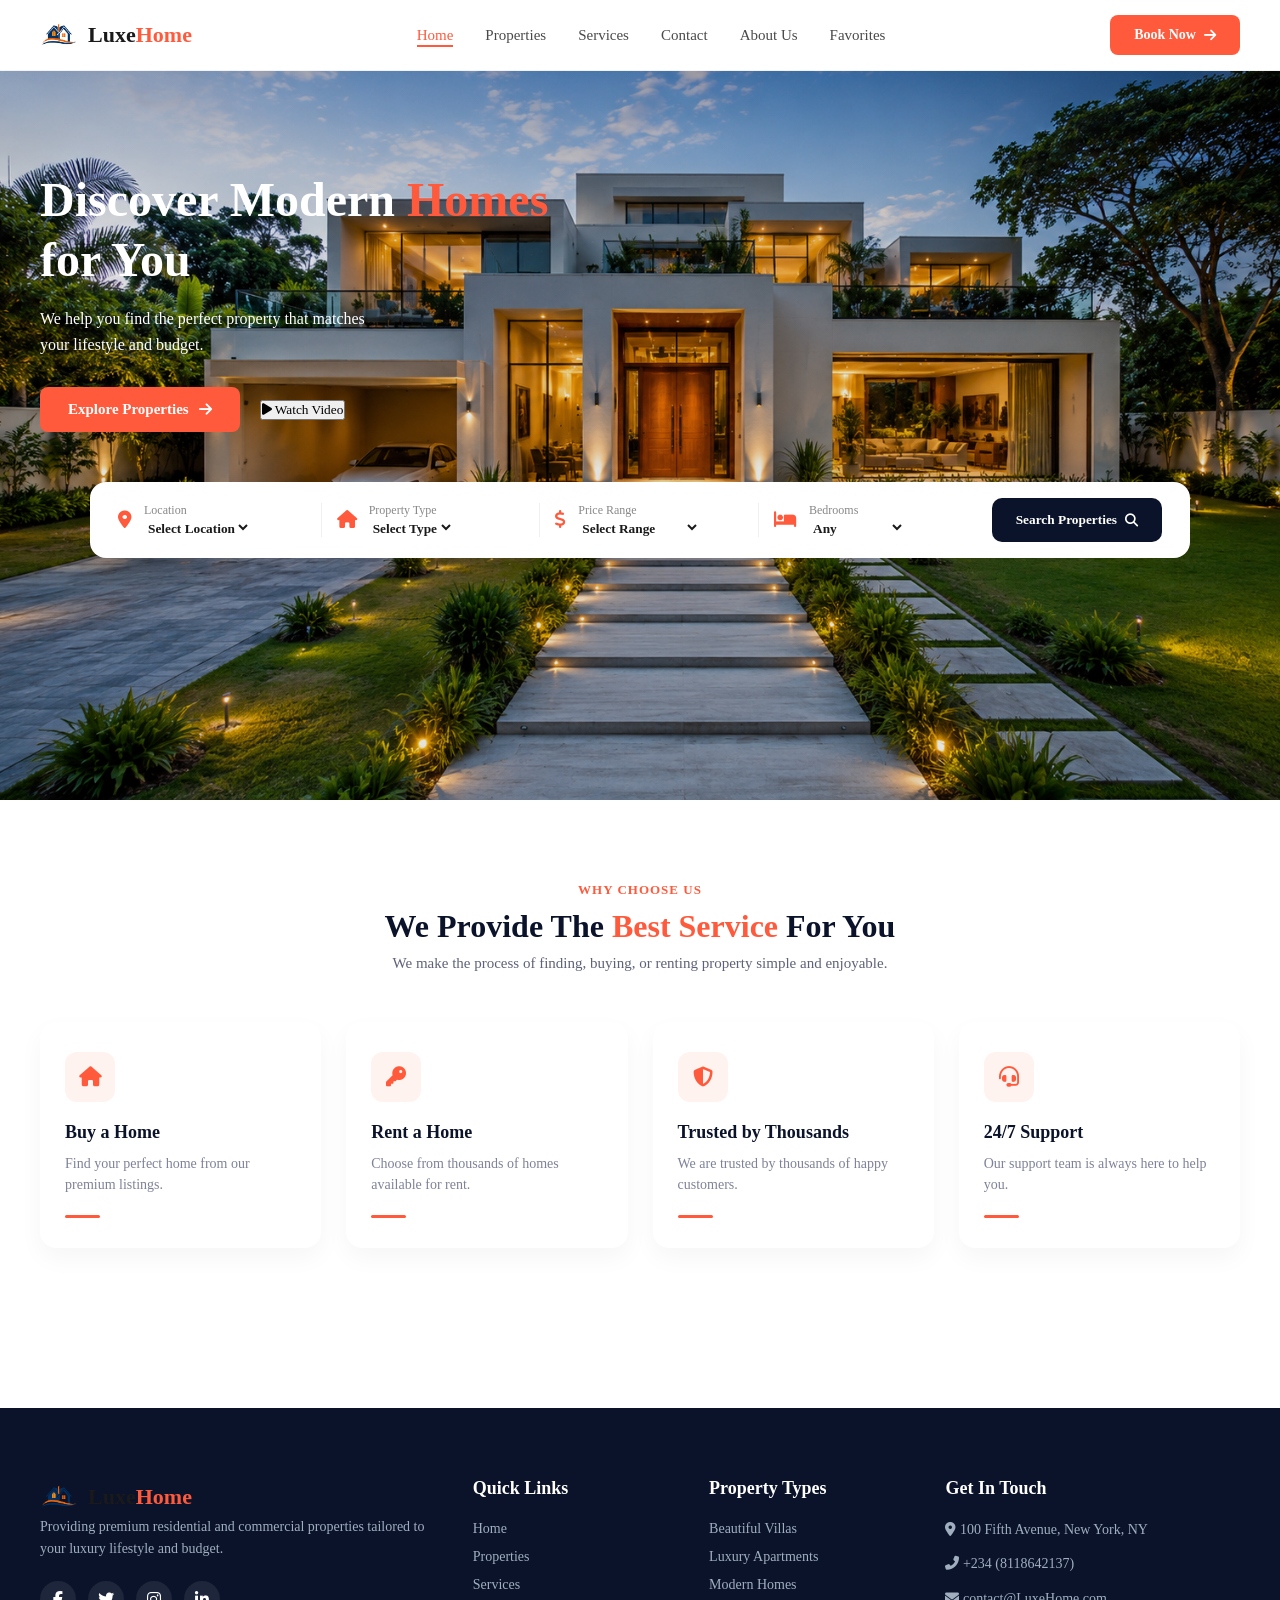
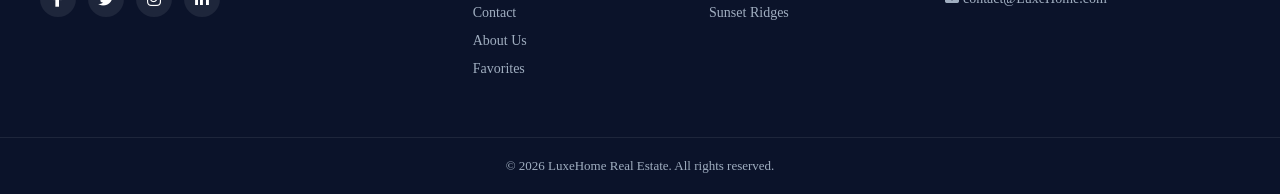
==== index.html @ 09c0e1b2 "Initial commit" ====
<!DOCTYPE html>
<html lang="en">
<head>
    <meta charset="UTF-8">
    <meta name="viewport" content="width=device-width, initial-scale=1.0">
    <title>Home</title>
    <!-- Google Font -->
    <link href="https://fonts.googleapis.com/css2?family=Poppins:wght@300;400;500;600;700;800&display=swap" rel="stylesheet">

    <!-- Font Awesome -->
    <link rel="stylesheet"
        href="https://cdnjs.cloudflare.com/ajax/libs/font-awesome/6.7.2/css/all.min.css">
    <link rel="stylesheet" href="css/style.css">
    <link rel="stylesheet" href="css/responsive.css">
    <link rel="stylesheet" href="css/properties.css">
    
</head>
<body>
<header class="site-header">
  <div class="header-container">
    
    <!-- Brand Logo -->
    <a href="index.html" class="logo">
      <img src="image/my_logo-removebg-preview.png" alt="LuxeHome Logo">
      <h1>Luxe<span>Home</span></h1>
    </a>

    <!-- Navigation Menu -->
    <nav class="navbar">
      <ul class="nav-menu">
        <li><a href="index.html" class="nav-link active">Home</a></li>
<li><a href="properties.html" class="nav-link">Properties</a></li>
<li><a href="services.html" class="nav-link">Services</a></li>
<li><a href="contact.html" class="nav-link">Contact</a></li>
<li><a href="about.html" class="nav-link">About Us</a></li>
<li><a href="favorites.html" class="nav-link">Favorites</a></li>
    </nav>

    <!-- Header Action Button -->
    <div class="header-action">
      <a href="contact.html" class="btn-book">
        Book Now <i class="fas fa-arrow-right"></i>
      </a>
    </div>

    <!-- Mobile Menu Button -->
    <div class="hamburger">
      <span class="bar"></span>
      <span class="bar"></span>
      <span class="bar"></span>
    </div>

  </div>
</header>
<main>
    <!-- HERO SECTION -->
    <section class="hero-section">
      <div class="hero-container">
        <div class="hero-content">
          <span class="badge"><i class="fas fa-star"></i> Find Your Dream Home</span>
          <h1>Discover Modern <span>Homes</span> for You</h1>
          <p>We help you find the perfect property that matches <br> your lifestyle and budget.</p>
          
          <div class="hero-buttons">
            <a href="properties.html" class="btn-primary">
              Explore Properties <i class="fas fa-arrow-right"></i>
            </a>
            <button type="button" id="open-video-btn" class="btn-watch-video">
    <span class="play-icon"><i class="fas fa-play"></i></span> Watch Video
  </button>
</div>
          </div>
        </div>
      </div>

      <!-- FLOATING SEARCH FILTER BAR -->
      <div class="hero-search-wrapper">
        <form class="search-filter-bar">
          
          <!-- Location -->
          <div class="filter-box">
            <div class="filter-icon"><i class="fas fa-map-marker-alt"></i></div>
            <div class="filter-info">
              <label for="hero-location">Location</label>
              <select id="hero-location">
                <option value="all">Select Location</option>
                <option value="new-york">New York,</option>
                <option value="los-angeles">Los Angeles,</option>
                <option value="chicago">Chicago</option>
                <option value="miami">Miami</option>
                <option value="denver">Denver </option>
                <option value="washington">Washington</option>
              </select>
              </select>
              </select>
            </div>
          </div>

          <!-- Property Type -->
          <div class="filter-box">
            <div class="filter-icon"><i class="fas fa-home"></i></div>
            <div class="filter-info">
              <label for="hero-type">Property Type</label>
              <select id="hero-type">
                <option value="all">Select Type</option>
                <option value="house">Home</option>
                <option value="apartment">Apartment</option>
                <option value="villa">Villa</option>
                <option value="condo">Condo</option>
                <option value="residence">Residence</option>
                <option value="estate">Estate</option>
                <option value="manor">Manor</option>
              </select>
            </div>
          </div>

          <!-- Price Range -->
          <div class="filter-box">
            <div class="filter-icon"><i class="fas fa-dollar-sign"></i></div>
            <div class="filter-info">
              <label for="hero-price">Price Range</label>
              <select id="hero-price">
                <option value="all">Select Range</option>
                <option value="0-10000">$0 - $10,000</option>
                <option value="300k-600k">$10,000- $500,000</option>
                <option value="600k+">$500,000+</option>
              </select>
            </div>
          </div>

          <!-- Bedrooms -->
          <div class="filter-box">
            <div class="filter-icon"><i class="fas fa-bed"></i></div>
            <div class="filter-info">
              <label for="hero-bedrooms">Bedrooms</label>
              <select id="hero-bedrooms">
                <option value="all">Any</option>
                <option value="1">1 Bedroom</option>
                <option value="2">2 Bedrooms</option>
                <option value="3+">3+ Bedrooms</option>
              </select>
            </div>
          </div>

          <!-- Search Button -->
          <button type="submit" class="btn-search">
            Search Properties <i class="fas fa-search"></i>
          </button>
        </form>
      </div>
    </section>

    <!-- WHY CHOOSE US SECTION -->
    <section class="why-us-section" id="services">
      <div class="section-container">
        <div class="section-title">
          <span class="sub-title">WHY CHOOSE US</span>
          <h2>We Provide The <span>Best Service</span> For You</h2>
          <p>We make the process of finding, buying, or renting property simple and enjoyable.</p>
        </div>

        <div class="features-grid">
          
          <!-- Card 1 -->
          <div class="feature-card">
            <div class="card-icon"><i class="fas fa-home"></i></div>
            <h3>Buy a Home</h3>
            <p>Find your perfect home from our premium listings.</p>
            <div class="card-line"></div>
          </div>

          <!-- Card 2 -->
          <div class="feature-card">
            <div class="card-icon"><i class="fas fa-key"></i></div>
            <h3>Rent a Home</h3>
            <p>Choose from thousands of homes available for rent.</p>
            <div class="card-line"></div>
          </div>

          <!-- Card 3 -->
          <div class="feature-card">
            <div class="card-icon"><i class="fas fa-shield-alt"></i></div>
            <h3>Trusted by Thousands</h3>
            <p>We are trusted by thousands of happy customers.</p>
            <div class="card-line"></div>
          </div>

          <!-- Card 4 -->
          <div class="feature-card">
            <div class="card-icon"><i class="fas fa-headset"></i></div>
            <h3>24/7 Support</h3>
            <p>Our support team is always here to help you.</p>
            <div class="card-line"></div>
          </div>

        </div>
      </div>
    </section>
  </main>

  <!-- FOOTER SECTION -->
<footer class="site-footer">
  <div class="footer-container">
    
    <!-- Column 1: Brand & Bio -->
    <div class="footer-col">
      <a href="index.html" class="logo">
        <img src="image/my_logo-removebg-preview.png" alt="HomeUnik Logo">
        <h1>Luxe<span>Home</span></h1>
      </a>
      <p>Providing premium residential and commercial properties tailored to your luxury lifestyle and budget.</p>
      <div class="social-links">
        <a href="#"><i class="fab fa-facebook-f"></i></a>
        <a href="#"><i class="fab fa-twitter"></i></a>
        <a href="#"><i class="fab fa-instagram"></i></a>
        <a href="#"><i class="fab fa-linkedin-in"></i></a>
      </div>
    </div>

    <!-- Column 2: Quick Links -->
    <div class="footer-col">
      <h3>Quick Links</h3>
      <ul>
        <li><a href="index.html">Home</a></li>
        <li><a href="properties.html">Properties</a></li>
        <li><a href="services.html">Services</a></li>
        <li><a href="contact.html">Contact</a></li>
        <li><a href="about.html">About Us</a></li>
        <li><a href="favorites.html">Favorites</a></li>
      </ul>
    </div>

    <!-- Column 3: Property Types -->
    <div class="footer-col">
      <h3>Property Types</h3>
      <ul>
        <li><a href="properties.html">Beautiful Villas</a></li>
        <li><a href="properties.html">Luxury Apartments</a></li>
        <li><a href="properties.html">Modern Homes</a></li>
        <li><a href="properties.html">Sunset Ridges</a></li>
      </ul>
    </div>

    <!-- Column 4: Contact Info -->
    <div class="footer-col">
      <h3>Get In Touch</h3>
      <p><i class="fas fa-map-marker-alt"></i> 100 Fifth Avenue, New York, NY</p>
      <p><i class="fas fa-phone-alt"></i> +234 (8118642137)</p>
      <p><i class="fas fa-envelope"></i> contact@LuxeHome.com</p>
    </div>

  </div>

  <div class="footer-bottom">
    <p>&copy; 2026 LuxeHome Real Estate. All rights reserved.</p>
  </div>
</footer>

<!-- HERO VIDEO POPUP MODAL -->
<div id="video-modal" class="modal-overlay" style="display: none;">
  <div class="video-modal-content">
    <button type="button" class="modal-close" id="close-video-modal">&times;</button>
    <div class="video-container">
      <iframe 
        id="video-frame" 
        src="https://www.youtube.com/embed/bzeDjtnhmh0" 
        title="Real Estate Video Tour" 
        frameborder="0" 
        allow="accelerometer; autoplay; clipboard-write; encrypted-media; gyroscope; picture-in-picture" 
        allowfullscreen>
      </iframe>
    </div>
  </div>
</div>


<!-- PROPERTY DETAILS MODAL -->
<div id="property-modal" class="modal-overlay" style="display: none;">
  <div class="modal-content">
    <button type="button" class="modal-close" id="close-modal">&times;</button>
    <div class="modal-body">
      <div class="modal-image-box">
        <img id="modal-img" src="" alt="Property Image">
      </div>
      <div class="modal-info">
        <span id="modal-badge" class="badge"></span>
        <h2 id="modal-title"></h2>
        <p id="modal-location" class="modal-location"><i class="fas fa-map-marker-alt"></i> <span></span></p>
        <div id="modal-price" class="modal-price"></div>
        <div class="modal-specs-grid">
          <div><i class="fas fa-bed"></i> <span id="modal-beds"></span></div>
          <div><i class="fas fa-bath"></i> <span id="modal-baths"></span></div>
          <div><i class="fas fa-ruler-combined"></i> <span id="modal-sqft"></span></div>
        </div>
        <p class="modal-description">
          This premium real estate listing features modern finishes, ample natural lighting, and prime access to local amenities. Contact an agent today to schedule a private tour.
        </p>
        <a href="contact.html" class="btn-explore" style="display: block; text-align: center; text-decoration: none;">Contact Agent</a>
      </div>
    </div>
  </div>
</div>

<script src="js/app.js"></script> 
</body>
</html>
---- css/style.css ----
*{
    margin: 0;
    padding: 0;
}
body {
    font-family: "Poppins", sans-serif;
    background: var(--bg);
}
/* ================= HEADER STYLES ================= */
.site-header {
  position: absolute;
  top: 0;
  left: 0;
  width: 100%;
  z-index: 1000;
  background-color: #ffffff;
  border-bottom: 1px solid rgba(0, 0, 0, 0.05);
}

.header-container {
  max-width: 1200px;
  margin: 0 auto;
  padding: 15px 20px;
  display: flex;
  align-items: center;
  justify-content: space-between;
}

/* Logo */
.logo {
  display: flex;
  align-items: center;
  gap: 10px;
  text-decoration: none;
}

.logo img {
  height: 38px;
  width: auto;
  object-fit: contain;
}

.logo h1 {
  font-size: 22px;
  font-weight: 700;
  color: #1a1a1a;
  margin: 0;
}

.logo h1 span {
  color: #ff5a3c; /* Primary Accent Color */
}

/* Navigation Menu */
.nav-menu {
  display: flex;
  align-items: center;
  list-style: none;
  gap: 32px;
  margin: 0;
  padding: 0;
}

.nav-link {
  text-decoration: none;
  font-size: 15px;
  font-weight: 500;
  color: #4a4a4a;
  transition: color 0.3s ease;
  position: relative;
}

.nav-link:hover,
.nav-link.active {
  color: #ff5a3c;
}

/* Hover active line animation under text */
.nav-link::after {
  content: '';
  position: absolute;
  bottom: -4px;
  left: 0;
  width: 0%;
  height: 2px;
  background-color: #ff5a3c;
  transition: width 0.3s ease;
}

.nav-link:hover::after,
.nav-link.active::after {
  width: 100%;
}

/* Header Button */
.btn-book {
  display: inline-flex;
  align-items: center;
  gap: 8px;
  background-color: #ff5a3c;
  color: #ffffff;
  padding: 12px 24px;
  border-radius: 8px;
  text-decoration: none;
  font-size: 14px;
  font-weight: 600;
  transition: all 0.3s ease;
}

.btn-book:hover {
  background-color: #e0482b;
  transform: translateY(-2px);
  box-shadow: 0 4px 12px rgba(255, 90, 60, 0.3);
}

/* Hide Hamburger Menu on Desktop */
.hamburger {
  display: none;
  cursor: pointer;
}

.bar {
  display: block;
  width: 25px;
  height: 3px;
  margin: 5px auto;
  transition: all 0.3s ease-in-out;
  background-color: #1a1a1a;
  border-radius: 2px;
}


/* ================= HERO SECTION ================= */
.hero-section {
  position: relative;
  min-height: 70vh;
  background-image: linear-gradient(
    rgba(0, 0, 0, 0.10), 
  rgba(0, 0, 0, 0.10)
  ), 
  url('../image/file_00000000a8ac8210a32f115a72917f30.png');
  padding-top: 70px;
  padding-bottom: 100px;
  background-repeat: no-repeat;
  background-position: center center;
  background-size: cover;
}

.hero-container {
  max-width: 1200px;
  margin: 0 auto;
  padding: 0 20px;
}

.hero-content {
  max-width: 550px;
}

.badge {
  display: inline-flex;
  align-items: center;
  gap: 6px;
  background-color: #fff3f0;
  color: #ff5a3c;
  padding: 6px 14px;
  border-radius: 20px;
  font-size: 13px;
  font-weight: 600;
  margin-bottom: 20px;
}

.hero-content h1 {
  font-size: 48px;
  font-weight: 800;
  color: white;
  line-height: 1.25;
  margin-bottom: 16px;
  margin-top: 100px;
}

.hero-content h1 span {
  color: #ff5a3c;
}

.hero-content p {
  font-size: 16px;
  color: white;
  margin-bottom: 30px;
  line-height: 1.6;
}

.hero-buttons {
  display: flex;
  align-items: center;
  gap: 20px;
}

.btn-primary {
  display: inline-flex;
  align-items: center;
  gap: 10px;
  background-color: #ff5a3c;
  color: #ffffff;
  padding: 14px 28px;
  border-radius: 8px;
  font-size: 15px;
  font-weight: 600;
  text-decoration: none;
  transition: all 0.3s ease;
}

.btn-primary:hover {
  background-color: #e0482b;
  transform: translateY(-2px);
}

.btn-watch {
  display: inline-flex;
  align-items: center;
  gap: 10px;
  text-decoration: none;
  font-size: 15px;
  font-weight: 600;
  color: #0b132a;
}

/* Video Modal Player */
.video-modal-content {
  position: relative;
  width: 90%;
  max-width: 800px;
  background: #000;
  border-radius: 12px;
  overflow: hidden;
  box-shadow: 0 20px 30px rgba(0, 0, 0, 0.5);
}

.video-container {
  position: relative;
  padding-bottom: 56.25%; /* 16:9 Aspect Ratio */
  height: 0;
}

.video-container iframe {
  position: absolute;
  top: 0;
  left: 0;
  width: 100%;
  height: 100%;
}

.video-modal-content .modal-close {
  color: #ffffff;
  z-index: 20;
}

/* Search Bar Wrapper */
.hero-search-wrapper {
  max-width: 1100px;
  margin: 50px auto 0 auto;
  padding: 0 20px;
}

.search-filter-bar {
  background: #ffffff;
  border-radius: 16px;
  padding: 15px 25px;
  display: flex;
  align-items: center;
  justify-content: space-between;
  gap: 15px;
  box-shadow: 0 15px 35px rgba(0, 0, 0, 0.06);
}

.filter-box {
  display: flex;
  align-items: center;
  gap: 12px;
  flex: 1;
  border-right: 1px solid #eeeeee;
  padding-right: 15px;
}

.filter-box:last-of-type {
  border-right: none;
}

.filter-icon {
  color: #ff5a3c;
  font-size: 18px;
}

.filter-info {
  display: flex;
  flex-direction: column;
}

.filter-info label {
  font-size: 12px;
  color: #888888;
  font-weight: 500;
}

.filter-info select {
  border: none;
  outline: none;
  font-weight: 600;
  color: #1a1a1a;
  background: transparent;
  cursor: pointer;
  padding-top: 2px;
}

.btn-search {
  background-color: #0b132a;
  color: #ffffff;
  border: none;
  padding: 14px 24px;
  border-radius: 10px;
  font-weight: 600;
  cursor: pointer;
  display: flex;
  align-items: center;
  gap: 8px;
  white-space: nowrap;
  transition: background 0.3s ease;
}

.btn-search:hover {
  background-color: #ff5a3c;
}

/* ================= WHY CHOOSE US ================= */
.why-us-section {
  padding: 80px 20px;
}

.section-container {
  max-width: 1200px;
  margin: 0 auto;
}

.section-title {
  text-align: center;
  max-width: 600px;
  margin: 0 auto 50px auto;
}

.sub-title {
  color: #ff5a3c;
  font-size: 13px;
  font-weight: 700;
  letter-spacing: 1px;
}

.section-title h2 {
  font-size: 32px;
  color: #0b132a;
  margin: 10px 0;
  font-weight: 700;
}

.section-title h2 span {
  color: #ff5a3c;
}

.section-title p {
  color: #5e6278;
  font-size: 15px;
}

.features-grid {
  display: grid;
  grid-template-columns: repeat(4, 1fr);
  gap: 25px;
}

.feature-card {
  background: #ffffff;
  padding: 30px 25px;
  border-radius: 16px;
  box-shadow: 0 10px 25px rgba(0, 0, 0, 0.04);
  transition: transform 0.9s ease, box-shadow 0.3s ease;
}

.feature-card:hover {
  transform: translateY(-5px);
  box-shadow: 0 15px 35px rgba(0, 0, 0, 0.08);
  background-color: rgb(237, 208, 197);
}

.card-icon {
  width: 50px;
  height: 50px;
  background-color: #fff3f0;
  color: #ff5a3c;
  border-radius: 12px;
  display: flex;
  align-items: center;
  justify-content: center;
  font-size: 20px;
  margin-bottom: 20px;
}

.feature-card h3 {
  font-size: 18px;
  color: #0b132a;
  margin-bottom: 10px;
}

.feature-card p {
  font-size: 14px;
  color: #7e8299;
  line-height: 1.5;
  margin-bottom: 20px;
}

.card-line {
  width: 35px;
  height: 3px;
  background-color: #ff5a3c;
  border-radius: 2px;
}

/* ================= FOOTER STYLES ================= */
.site-footer {
  background-color: #0b132a;
  color: #a0aec0;
  padding-top: 70px;
  margin-top: 80px;
}

.footer-container {
  max-width: 1200px;
  margin: 0 auto;
  padding: 0 20px;
  display: grid;
  grid-template-columns: 2fr 1fr 1fr 1.5fr;
  gap: 40px;
  padding-bottom: 50px;
}

.footer-col h3 {
  color: #ffffff;
  font-size: 18px;
  margin-bottom: 20px;
}
.footer-col h1 {
  font-size: 18px;
  margin-bottom: 20px;
  color:  #1a1a1a;
  
  span{
    color: orangered;
  }
}

.footer-col p {
  font-size: 14px;
  line-height: 1.6;
  margin-bottom: 12px;
}

.footer-col ul {
  list-style: none;
  padding: 0;
}

.footer-col ul li {
  margin-bottom: 10px;
}

.footer-col ul li a {
  color: #a0aec0;
  text-decoration: none;
  font-size: 14px;
  transition: color 0.3s;
}

.footer-col ul li a:hover {
  color: #ff5a3c;
}

.social-links {
  display: flex;
  gap: 12px;
  margin-top: 20px;
}

.social-links a {
  width: 36px;
  height: 36px;
  background: rgba(255, 255, 255, 0.08);
  color: #ffffff;
  border-radius: 50%;
  display: flex;
  align-items: center;
  justify-content: center;
  text-decoration: none;
  transition: background 0.3s;
}

.social-links a:hover {
  background: #ff5a3c;
}

.footer-bottom {
  border-top: 1px solid rgba(255, 255, 255, 0.08);
  text-align: center;
  padding: 20px;
  font-size: 13px;
}

/* Sticky Header Shadow Class */
.site-header.header-scrolled {
  box-shadow: 0 4px 20px rgba(0, 0, 0, 0.08);
  position: fixed;
  background: #ffffff;
}

/* Mobile Hamburger Active State (Turns 3 lines into an X) */
.hamburger.active .bar:nth-child(2) {
  opacity: 0;
}

.hamburger.active .bar:nth-child(1) {
  transform: translateY(8px) rotate(45deg);
}

.hamburger.active .bar:nth-child(3) {
  transform: translateY(-8px) rotate(-45deg);
}

/* Mobile Navbar Slide-In */
@media (max-width: 768px) {
  .navbar {
    position: fixed;
    left: -100%;
    top: 70px;
    width: 100%;
    background: #ffffff;
    box-shadow: 0 10px 20px rgba(0, 0, 0, 0.1);
    transition: 0.3s ease;
    padding: 20px 0;
  }

  .navbar.active {
    left: 0;
  }

  .nav-menu {
    flex-direction: column;
    gap: 20px;
  }
}

/* ==========================================
   SERVICES SECTION STYLES
   ========================================== */
.services-section {
  padding: 80px 20px;
  background-color: #f8f9fa;
}

.services-container {
  max-width: 1200px;
  margin: 0 auto;
}

/* Header */
.section-header {
  text-align: center;
  max-width: 600px;
  margin: 0 auto 50px auto;
}

.section-header .sub-title {
  color: #ff5a5f;
  font-weight: 700;
  font-size: 14px;
  letter-spacing: 1.5px;
  text-transform: uppercase;
}

.section-header h2 {
  font-size: 32px;
  color: #0b132b;
  margin: 10px 0;
}

.section-header p {
  color: #6c757d;
  font-size: 15px;
  line-height: 1.6;
}

/* Grid Layout */
.services-grid {
  display: grid;
  grid-template-columns: repeat(auto-fit, minmax(320px, 1fr));
  gap: 30px;
  margin-bottom: 50px;
}

/* Cards */
.service-card {
  background: #ffffff;
  padding: 40px 30px;
  border-radius: 12px;
  box-shadow: 0 5px 20px rgba(0, 0, 0, 0.05);
  transition: transform 0.3s ease, box-shadow 0.3s ease;
  display: flex;
  flex-direction: column;
}

.service-card:hover {
  transform: translateY(-8px);
  box-shadow: 0 15px 30px rgba(0, 0, 0, 0.1);
}

.service-icon {
  width: 60px;
  height: 60px;
  background-color: rgba(255, 90, 95, 0.1);
  color: #ff5a5f;
  border-radius: 10px;
  display: flex;
  align-items: center;
  justify-content: center;
  font-size: 24px;
  margin-bottom: 20px;
}

.service-card h3 {
  font-size: 20px;
  color: #0b132b;
  margin-bottom: 12px;
}

.service-card p {
  color: #6c757d;
  font-size: 14px;
  line-height: 1.6;
  margin-bottom: 20px;
  flex-grow: 1;
}

.service-link {
  color: #0b132b;
  font-weight: 600;
  font-size: 14px;
  text-decoration: none;
  display: inline-flex;
  align-items: center;
  gap: 8px;
  transition: color 0.7s ease;
  animation: e;
  
}

.service-card:hover .service-link {
  color: #ff5a5f;
}

/* CTA Banner */
.services-cta {
  background-color: #0b132b;
  color: #ffffff;
  padding: 40px 50px;
  border-radius: 12px;
  display: flex;
  align-items: center;
  justify-content: space-between;
  flex-wrap: wrap;
  gap: 20px;
}

.cta-content h3 {
  font-size: 22px;
  margin-bottom: 6px;
}

.cta-content p {
  color: #a0aec0;
  font-size: 14px;
}

.btn-cta {
  background-color: #ff5a5f;
  color: #ffffff;
  padding: 14px 28px;
  border-radius: 8px;
  text-decoration: none;
  font-weight: 600;
  transition: background-color 0.3s ease;
}

.btn-cta:hover {
  background-color: #e0484d;
}

/* Responsive */
@media (max-width: 768px) {
  .services-cta {
    text-align: center;
    justify-content: center;
    flex-direction: column;
  }
}

/* ==========================================
   CONTACT PAGE STYLES
   ========================================== */
.contact-hero {
  background: #0b132b;
  color: #ffffff;
  text-align: center;
  padding: 60px 20px;
}

.contact-hero h1 {
  font-size: 32px;
  margin-bottom: 10px;
  margin-top: 20px;
}

.contact-hero p {
  color: #a0aec0;
  max-width: 600px;
  margin: 0 auto;
}

.contact-section {
  padding: 60px 20px;
  background: #f8fafc;
}

.contact-container {
  max-width: 1100px;
  margin: 0 auto;
  display: grid;
  grid-template-columns: 1fr 1.5fr;
  gap: 40px;
}

/* Info Box */
.contact-info {
  background: #ffffff;
  padding: 35px;
  border-radius: 12px;
  box-shadow: 0 10px 25px rgba(0, 0, 0, 0.05);
}

.contact-info h3 {
  font-size: 22px;
  color: #0b132b;
  margin-bottom: 8px;
}

.contact-info > p {
  color: #718096;
  font-size: 14px;
  margin-bottom: 30px;
}

.info-item {
  display: flex;
  align-items: flex-start;
  gap: 15px;
  margin-bottom: 24px;
}

.info-item i {
  font-size: 20px;
  color: #ff5a5f;
  background: rgba(255, 90, 95, 0.1);
  padding: 12px;
  border-radius: 8px;
}

.info-item strong {
  display: block;
  font-size: 15px;
  color: #1a202c;
}

.info-item p {
  font-size: 14px;
  color: #4a5568;
  margin: 0;
}

/* Form Box */
.contact-form-wrapper {
  background: #ffffff;
  padding: 35px;
  border-radius: 12px;
  box-shadow: 0 10px 25px rgba(0, 0, 0, 0.05);
}

.contact-form-wrapper h3 {
  font-size: 22px;
  color: #0b132b;
  margin-bottom: 20px;
}

.contact-form .form-group {
  margin-bottom: 18px;
}

.contact-form label {
  display: block;
  font-size: 14px;
  font-weight: 600;
  color: #2d3748;
  margin-bottom: 6px;
}

.contact-form input,
.contact-form select,
.contact-form textarea {
  width: 100%;
  padding: 12px;
  border: 1px solid #cbd5e0;
  border-radius: 6px;
  font-size: 14px;
  outline: none;
  font-family: inherit;
}

.contact-form input:focus,
.contact-form select:focus,
.contact-form textarea:focus {
  border-color: #ff5a5f;
}

.btn-submit {
  width: 100%;
  background: #ff5a5f;
  color: #ffffff;
  border: none;
  padding: 14px;
  border-radius: 6px;
  font-size: 15px;
  font-weight: 600;
  cursor: pointer;
  transition: background 0.2s ease;
}

.btn-submit:hover {
  background: #e0484d;
}

/* Responsive adjustment */
@media (max-width: 768px) {
  .contact-container {
    grid-template-columns: 1fr;
  }
}


/* ==========================================
   ABOUT PAGE STYLES
   ========================================== */
.about-section {
  padding: 60px 20px;
  background: #f8fafc;
}

.about-container {
  max-width: 1100px;
  margin: 0 auto;
  display: grid;
  grid-template-columns: 1.2fr 1fr;
  gap: 40px;
}

.about-text h2 {
  font-size: 28px;
  color: #0b132b;
  margin: 10px 0 15px;
}

.about-text p {
  color: #4a5568;
  line-height: 1.6;
  font-size: 15px;
  margin-bottom: 25px;
}

.about-stats {
  display: grid;
  grid-template-columns: repeat(3, 1fr);
  gap: 15px;
}

.stat-card {
  background: #ffffff;
  padding: 15px;
  border-radius: 10px;
  text-align: center;
  box-shadow: 0 4px 12px rgba(0, 0, 0, 0.05);
}

.stat-card h3 {
  color: #ff5a5f;
  font-size: 24px;
}

.stat-card p {
  font-size: 12px;
  margin: 0;
  color: #718096;
}

.about-values {
  background: #ffffff;
  padding: 30px;
  border-radius: 12px;
  box-shadow: 0 10px 25px rgba(0, 0, 0, 0.05);
}

.about-values h3 {
  color: #0b132b;
  margin-bottom: 20px;
  font-size: 20px;
}

.value-item {
  display: flex;
  gap: 15px;
  margin-bottom: 20px;
}

.value-item i {
  font-size: 20px;
  color: #ff5a5f;
  background: rgba(255, 90, 95, 0.1);
  padding: 12px;
  border-radius: 8px;
  height: fit-content;
}

.value-item strong {
  display: block;
  font-size: 15px;
  color: #1a202c;
  margin-bottom: 4px;
}

.value-item p {
  font-size: 13px;
  color: #718096;
  margin: 0;
}

@media (max-width: 768px) {
  .about-container {
    grid-template-columns: 1fr;
  }
}

/* RESET FILTERS BUTTON */
#reset-filters {
  background-color: #f7fafc;
  color: #4a5568;
  border: 1px solid #cbd5e0;
  padding: 12px 20px;
  border-radius: 8px;
  font-size: 14px;
  font-weight: 600;
  cursor: pointer;
  transition: all 0.2s ease;
  display: inline-flex;
  align-items: center;
  justify-content: center;
  gap: 6px;
}

#reset-filters:hover {
  background-color: #e2e8f0;
  color: #1a202c;
  border-color: #a0aec0;
}

#reset-filters:active {
  transform: scale(0.98);
}

@media (max-width: 768px) {
  #reset-filters {
    width: 100%;
    margin-top: 5px;
  }
}

/* FORM VALIDATION & TOAST */
.form-group {
  margin-bottom: 20px;
  position: relative;
}

.input-error {
  border-color: #e53e3e !important;
}

.error-msg {
  color: #e53e3e;
  font-size: 12px;
  margin-top: 4px;
  display: none;
}

.toast {
  visibility: hidden;
  min-width: 250px;
  background-color: #2f855a;
  color: #fff;
  text-align: center;
  border-radius: 8px;
  padding: 14px 20px;
  position: fixed;
  bottom: 30px;
  right: 30px;
  z-index: 1000;
  box-shadow: 0 4px 12px rgba(0, 0, 0, 0.15);
  opacity: 0;
  transition: opacity 0.3s ease, visibility 0.3s ease;
}

.toast.show {
  visibility: visible;
  opacity: 1;
}

/* Header Favorites Badge */
.nav-favorite-link {
  display: inline-flex;
  align-items: center;
  gap: 5px;
}

.fav-badge {
  background-color: #e53e3e;
  color: #ffffff;
  font-size: 0.75rem;
  font-weight: 700;
  padding: 2px 7px;
  border-radius: 50%;
  line-height: 1;
}

/* Empty Favorites State Styling */
.no-favorites-box {
  text-align: center;
  padding: 60px 20px;
  background-color: #f7fafc;
  border: 2px dashed #e2e8f0;
  border-radius: 12px;
  margin: 40px auto;
  max-width: 500px;
}

.empty-heart-icon {
  font-size: 3.5rem;
  color: #cbd5e0;
  margin-bottom: 15px;
}

.no-favorites-box h3 {
  font-size: 1.5rem;
  color: #2d3748;
  margin-bottom: 8px;
}

.no-favorites-box p {
  color: #718096;
  margin-bottom: 20px;
}
.properties-section {
  padding-top: 120px !important;
  padding-bottom: 60px;
}

/* Modal Overlay */
.modal-overlay {
  position: fixed;
  top: 0;
  left: 0;
  width: 100%;
  height: 100%;
  background: rgba(0, 0, 0, 0.7);
  display: flex;
  align-items: center;
  justify-content: center;
  z-index: 2000;
  padding: 20px;
}

.modal-content {
  background: #ffffff;
  border-radius: 12px;
  max-width: 750px;
  width: 100%;
  position: relative;
  overflow: hidden;
  box-shadow: 0 20px 25px -5px rgba(0, 0, 0, 0.3);
  animation: modalFadeIn 0.3s ease;
}

@keyframes modalFadeIn {
  from { opacity: 0; transform: translateY(-20px); }
  to { opacity: 1; transform: translateY(0); }
}

.modal-close {
  position: absolute;
  top: 15px;
  right: 20px;
  background: transparent;
  border: none;
  font-size: 2rem;
  color: #4a5568;
  cursor: pointer;
  z-index: 10;
}

.modal-body {
  display: grid;
  grid-template-columns: 1fr 1fr;
  gap: 20px;
  padding: 25px;
}

.modal-image-box img {
  width: 100%;
  height: 100%;
  max-height: 320px;
  object-fit: cover;
  border-radius: 8px;
}

.modal-info h2 {
  font-size: 1.5rem;
  color: #1a202c;
  margin: 10px 0 5px;
}

.modal-location {
  color: #718096;
  font-size: 0.9rem;
  margin-bottom: 12px;
}

.modal-price {
  font-size: 1.4rem;
  font-weight: 700;
  color: #2b6cb0;
  margin-bottom: 15px;
}

.modal-specs-grid {
  display: flex;
  gap: 15px;
  background: #f7fafc;
  padding: 10px 15px;
  border-radius: 6px;
  margin-bottom: 15px;
  font-size: 0.85rem;
  color: #4a5568;
}

.modal-description {
  font-size: 0.85rem;
  color: #718096;
  line-height: 1.5;
  margin-bottom: 20px;
}

@media (max-width: 600px) {
  .modal-body {
    grid-template-columns: 1fr;
  }
}
---- css/responsive.css ----
/* ==========================================
   MOBILE RESPONSIVE NAVIGATION
   ========================================== */
@media (max-width: 768px) {
  .main-header {
    flex-direction: column;
    padding: 15px;
    gap: 10px;
  }

  .nav-links ul {
    flex-wrap: wrap;
    justify-content: center;
    gap: 12px;
  }

  .nav-links a {
    font-size: 14px;
  }
}

@media (max-width: 768px) {
  .property-grid,
  .services-grid {
    grid-template-columns: 1fr !important; /* Stack cards vertically */
    gap: 20px;
  }
}
---- css/properties.css ----
*{
    margin: 0;
    padding: 0;
    font-family: calibri;
}
html {
  scroll-behavior: smooth;
}
/* body { */
    /* font-family: "Poppins", sans-serif; */
    /* background: var(--bg); */
/* } */
/* ================= PROPERTIES BANNER & FLOATING SEARCH ================= */

/* ================= HEADER STYLES ================= */
.site-header {
  position: absolute;
  top: 0;
  left: 0;
  width: 100%;
  z-index: 1000;
  background-color: #ffffff;
  border-bottom: 1px solid rgba(0, 0, 0, 0.05);
}

.header-container {
  max-width: 1200px;
  margin: 0 auto;
  padding: 15px 20px;
  display: flex;
  align-items: center;
  justify-content: space-between;
}

/* Logo */
.logo {
  display: flex;
  align-items: center;
  gap: 10px;
  text-decoration: none;
}

.logo img {
  height: 38px;
  width: auto;
  object-fit: contain;
}

.logo h1 {
  font-size: 22px;
  font-weight: 700;
  color: #1a1a1a;
  margin: 0;
}

.logo h1 span {
  color: #ff5a3c; /* Primary Accent Color */
}

/* Navigation Menu */
.nav-menu {
  display: flex;
  align-items: center;
  list-style: none;
  gap: 32px;
  margin: 0;
  padding: 0;
}

.nav-link {
  text-decoration: none;
  font-size: 15px;
  font-weight: 500;
  color: #4a4a4a;
  transition: color 0.3s ease;
  position: relative;
}

.nav-link:hover,
.nav-link.active {
  color: #ff5a3c;
}

/* Hover active line animation under text */
.nav-link::after {
  content: '';
  position: absolute;
  bottom: -4px;
  left: 0;
  width: 0%;
  height: 2px;
  background-color: #ff5a3c;
  transition: width 0.3s ease;
}

.nav-link:hover::after,
.nav-link.active::after {
  width: 100%;
}

/* Header Button */
.btn-book {
  display: inline-flex;
  align-items: center;
  gap: 8px;
  background-color: #ff5a3c;
  color: #ffffff;
  padding: 12px 24px;
  border-radius: 8px;
  text-decoration: none;
  font-size: 14px;
  font-weight: 600;
  transition: all 0.3s ease;
}

.btn-book:hover {
  background-color: #e0482b;
  transform: translateY(-2px);
  box-shadow: 0 4px 12px rgba(255, 90, 60, 0.3);
}

/* Hide Hamburger Menu on Desktop */
.hamburger {
  display: none;
  cursor: pointer;
}

.bar {
  display: block;
  width: 25px;
  height: 3px;
  margin: 5px auto;
  transition: all 0.3s ease-in-out;
  background-color: #1a1a1a;
  border-radius: 2px;
}

.properties-banner {
  position: relative;
  background: url('../image/1cbe1d3811bcef0ada26d69e76a51445.jpg') no-repeat center center/cover;
  padding: 130px 20px 90px 20px;
  text-align: center;
}

.banner-overlay {
  position: absolute;
  top: 0;
  left: 0;
  width: 100%;
  height: 100%;
  background: rgba(0, 0, 0, 0.45);
}

.banner-content {
  position: relative;
  z-index: 2;
  color: #ffffff;
}

.banner-content h1 {
  font-size: 42px;
  font-weight: 800;
  margin-bottom: 8px;
}

.breadcrumb {
  font-size: 15px;
  color: #ffffff;
}

.breadcrumb span {
  color: #ff5a3c;
  font-weight: 600;
}

/* Floating Search Bar */
.floating-search-container {
  position: absolute;
  bottom: -40px;
  left: 50%;
  transform: translateX(-50%);
  width: 90%;
  max-width: 1150px;
  z-index: 10;
}

.search-filter-bar {
  background: #ffffff;
  border-radius: 16px;
  padding: 16px 28px;
  display: flex;
  align-items: center;
  justify-content: space-between;
  gap: 15px;
  box-shadow: 0 15px 35px rgba(0, 0, 0, 0.08);
}

.filter-box {
  display: flex;
  align-items: center;
  gap: 12px;
  flex: 1;
  border-right: 1px solid #f0f0f0;
  padding-right: 12px;
}

.filter-box:last-of-type {
  border-right: none;
}

.filter-icon {
  color: #ff5a3c;
  font-size: 18px;
}

.filter-info {
  display: flex;
  flex-direction: column;
}

.filter-info label {
  font-size: 12px;
  color: #888888;
  font-weight: 500;
}

.filter-info select {
  border: none;
  outline: none;
  font-weight: 600;
  color: #1a1a1a;
  background: transparent;
  cursor: pointer;
  padding-top: 2px;
}

.btn-search-properties {
  background-color: #0b132a;
  color: #ffffff;
  border: none;
  padding: 14px 24px;
  border-radius: 10px;
  font-weight: 600;
  cursor: pointer;
  display: flex;
  align-items: center;
  gap: 8px;
  white-space: nowrap;
}

/* ================= MAIN LAYOUT ================= */
.properties-main-section {
  padding-top: 90px;
  padding-bottom: 60px;
}

.properties-container {
  max-width: 1200px;
  margin: 0 auto;
  padding: 0 20px;
  display: grid;
  grid-template-columns: 260px 1.2fr;
  gap: 30px;
}

/* Sidebar Styles */
.filter-sidebar {
  background: #ffffff;
  border-radius: 16px;
  padding: 24px;
  box-shadow: 0 8px 25px rgba(0, 0, 0, 0.03);
  border: 1px solid #f5f5f5;
  height: fit-content;
  margin-top: 50px;
}

.sidebar-header {
  display: flex;
  justify-content: space-between;
  align-items: center;
  margin-bottom: 20px;
}

.sidebar-header h3 {
  font-size: 17px;
  color: #0b132a;
  font-weight: 700;
}

.filter-toggle-icon {
  color: #ff5a3c;
}

.price-filter-container {
  max-width: 350px;
  margin: 20px 0;
  font-family: inherit;
}

.filter-label {
  display: block;
  font-weight: 600;
  color: #2d3748;
  margin-bottom: 8px;
}

.price-display {
  color: #ff5a3c;
  font-weight: 700;
}

.price-slider {
  -webkit-appearance: none;
  appearance: none;
  width: 100%;
  height: 8px;
  border-radius: 5px;
  background: #4a4a4a;
  outline: none;
  cursor: pointer;
}

/* Chrome, Safari, Edge Thumb */
.price-slider::-webkit-slider-thumb {
  -webkit-appearance: none;
  appearance: none;
  width: 22px;
  height: 22px;
  border-radius: 50%;
  background: #ff5a3c;
  cursor: pointer;
  box-shadow: 0 2px 6px rgba(0, 0, 0, 0.2);
  transition: transform 0.1s ease;
}

.price-slider::-webkit-slider-thumb:hover {
  transform: scale(1.15);
}

/* Firefox Thumb */
.price-slider::-moz-range-thumb {
  width: 22px;
  height: 22px;
  border-radius: 50%;
  background: #ff5a3c;
  border: none;
  cursor: pointer;
  box-shadow: 0 2px 6px rgba(0, 0, 0, 0.2);
}

.range-limits {
  display: flex;
  justify-content: space-between;
  font-size: 0.85rem;
  color: #718096;
  margin-top: 6px;
}

.custom-checkbox {
  display: flex;
  align-items: center;
  gap: 10px;
  font-size: 13px;
  color: #5e6278;
  margin-bottom: 8px;
  cursor: pointer;
}

.custom-checkbox span {
  color: #a1a5b7;
}

.custom-checkbox input {
  accent-color: #ff5a3c;
}

.price-slider {
  width: 100%;
  accent-color: #ff5a3c;
  margin-bottom: 8px;
}

.price-labels {
  display: flex;
  justify-content: space-between;
  font-size: 12px;
  color: #7e8299;
  font-weight: 500;
}

/* Grid Styles */
.grid-header {
  display: flex;
  justify-content: space-between;
  align-items: center;
  margin-bottom: 25px;
  font-size: 14px;
  color: #5e6278;
}

.sort-wrapper select {
  padding: 8px 16px;
  border-radius: 8px;
  border: 1px solid #e2e8f0;
  outline: none;
  font-size: 13px;
  color: #1a1a1a;
  background: #ffffff;
  cursor: pointer;
}

.properties-grid {
  display: grid;
  grid-template-columns: repeat(4, 1fr);
  gap: 20px;
}

.property-card-link {
  text-decoration: none;
  color: inherit;
}

.property-card {
  background: #ffffff;
  border-radius: 16px;
  overflow: hidden;
  border: 1px solid #f0f0f0;
  transition: transform 0.3s ease, box-shadow 0.3s ease;
}

.property-card:hover {
  transform: translateY(-6px);
  box-shadow: 0 12px 30px rgba(0, 0, 0, 0.08);
}

.card-thumb {
  position: relative;
  height: 190px;
}

.card-thumb img {
  width: 100%;
  height: 100%;
  object-fit: cover;
}

.badge {
  position: absolute;
  top: 12px;
  left: 12px;
  padding: 4px 10px;
  border-radius: 6px;
  font-size: 11px;
  font-weight: 700;
  color: #ffffff;
}

.badge.sale { background: #0b132a; }
.badge.rent { background: #0b132a; }

.heart-btn {
  position: absolute;
  top: 12px;
  right: 12px;
  width: 30px;
  height: 30px;
  border-radius: 50%;
  background: rgba(255, 255, 255, 0.85);
  border: none;
  display: flex;
  align-items: center;
  justify-content: center;
  cursor: pointer;
  color: #1a1a1a;
}

.card-body {
  padding: 16px;
}

.card-price {
  font-size: 18px;
  font-weight: 800;
  color: #ff5a3c;
  margin-bottom: 4px;
}

.card-price span {
  font-size: 12px;
  font-weight: 500;
  color: #7e8299;
}

.card-title {
  font-size: 15px;
  font-weight: 700;
  color: #0b132a;
  margin-bottom: 4px;
}

.card-location {
  font-size: 12px;
  color: #7e8299;
  margin-bottom: 12px;
}

.card-specs {
  display: flex;
  justify-content: space-between;
  border-top: 1px solid #f5f5f5;
  padding-top: 10px;
  font-size: 11px;
  color: #5e6278;
}

.card-specs i {
  color: #888;
}

/* ================= PROPERTY CARDS GRID & ALIGNMENT ================= */
.properties-grid {
  display: grid;
  grid-template-columns: repeat(auto-fill, minmax(320px, 1fr));
  gap: 30px;
  margin: 40px auto 0 auto; /* Centers the grid */
  width: 100%;
}
.property-card {
  background: #ffffff;
  border-radius: 16px;
  overflow: hidden;
  box-shadow: 0 10px 30px rg ba(0, 0, 0, 0.05);
  border: 1px solid #f0f0f0;
  transition: transform 0.3s ease, box-shadow 0.3s ease;
  display: flex;
  flex-direction: column;
}

.property-card:hover {
  transform: translateY(-5px);
  box-shadow: 0 15px 35px rgba(0, 0, 0, 0.1);
}

/* Image Wrapper Fix */
.card-thumb {
  position: relative;
  width: 100%;
  height: 220px; /* Forces all property images to be the exact same height */
  overflow: hidden;
}

.card-thumb img {
  width: 100%;
  height: 100%;
  object-fit: cover; /* Prevents image stretching */
  transition: transform 0.5s ease;
}

.property-card:hover .card-thumb img {
  transform: scale(1.05);
}

/* Badges & Favorite Heart Icon */
.badge {
  position: absolute;
  top: 15px;
  left: 15px;
  padding: 6px 14px;
  border-radius: 20px;
  font-size: 12px;
  font-weight: 600;
  color: #fff;
  z-index: 2;
}

.badge.sale { background-color: #ff5a3c; }
.badge.rent { background-color: #2b7fff; }

.heart-btn {
  position: absolute;
  top: 15px;
  right: 15px;
  width: 36px;
  height: 36px;
  border-radius: 50%;
  background: rgba(255, 255, 255, 0.9);
  border: none;
  color: #0b132a;
  display: flex;
  align-items: center;
  justify-content: center;
  cursor: pointer;
  z-index: 2;
  transition: all 0.2s ease;
}

.heart-btn:hover {
  background: #ffffff;
  color: #ff5a3c;
}

/* Card Content Details */
.card-body {
  padding: 20px;
  display: flex;
  flex-direction: column;
  flex-grow: 1;
}

.card-price {
  font-size: 20px;
  font-weight: 700;
  color: #ff5a3c;
  margin-bottom: 6px;
}

.card-title {
  font-size: 18px;
  font-weight: 600;
  color: #0b132a;
  margin-bottom: 8px;
}

.card-location {
  font-size: 13px;
  color: #6c757d;
  margin-bottom: 15px;
}

.card-specs {
  display: flex;
  justify-content: space-between;
  padding: 12px 0;
  border-top: 1px solid #f0f0f0;
  border-bottom: 1px solid #f0f0f0;
  font-size: 13px;
  color: #5e6278;
}

.card-specs span i {
  color: #ff5a3c;
  margin-right: 4px;
}

/* ================= MODAL POPUP STYLES ================= */
.property-modal-overlay {
  position: fixed;
  top: 0;
  left: 0;
  width: 100%;
  height: 100%;
  background: rgba(11, 19, 42, 0.75);
  backdrop-filter: blur(5px);
  z-index: 9999;
  display: flex;
  align-items: center;
  justify-content: center;
  opacity: 0;
  visibility: hidden;
  transition: all 0.3s ease;
  padding: 20px;
}

/* Shown when active */
.property-modal-overlay.active {
  opacity: 1;
  visibility: visible;
}

/* White Popup Window */
.property-modal-content {
  background: #ffffff;
  width: 100%;
  max-width: 900px;
  max-height: 90vh;
  overflow-y: auto;
  border-radius: 20px;
  padding: 30px;
  position: relative;
  box-shadow: 0 20px 40px rgba(0, 0, 0, 0.3);
}

/* Close X Button */
.modal-close-btn {
  position: absolute;
  top: 15px;
  right: 20px;
  font-size: 28px;
  background: none;
  border: none;
  color: #7e8299;
  cursor: pointer;
}

.modal-grid-layout {
  display: grid;
  grid-template-columns: 1.2fr 1fr;
  gap: 30px;
}

/* Left Specs & Gallery */
.modal-left-details h2 {
  font-size: 22px;
  color: #0b132a;
  margin-bottom: 5px;
  margin-top: 10px;
}

.modal-location {
  color: #7e8299;
  font-size: 13px;
  margin-bottom: 10px;
}

.modal-price {
  font-size: 22px;
  font-weight: 800;
  color: #ff5a3c;
  margin-bottom: 15px;
}

.modal-gallery img#modalMainImg {
  width: 100%;
  height: 220px;
  object-fit: cover;
  border-radius: 12px;
}

.modal-thumbs {
  display: flex;
  gap: 8px;
  margin-top: 10px;
}

.modal-thumbs img {
  width: 60px;
  height: 45px;
  object-fit: cover;
  border-radius: 6px;
  cursor: pointer;
}

.modal-specs-bar {
  display: flex;
  justify-content: space-around;
  background: #f8f9fa;
  padding: 12px;
  border-radius: 10px;
  margin: 15px 0;
  font-size: 13px;
  font-weight: 600;
}

.modal-specs-bar i {
  color: #ff5a3c;
}

.modal-description h4 {
  font-size: 14px;
  margin-bottom: 5px;
}

.modal-description p {
  font-size: 13px;
  color: #5e6278;
  line-height: 1.5;
}

/* Right Side Form & Agent Box */
.modal-right-form {
  background: #fcfcfd;
  padding: 20px;
  border-radius: 14px;
  border: 1px solid #f0f0f0;
}

.agent-profile {
  display: flex;
  align-items: center;
  gap: 12px;
}

.agent-avatar {
  width: 50px;
  height: 50px;
  border-radius: 50%;
  object-fit: cover;
}

.agent-info h4 {
  font-size: 15px;
  color: #0b132a;
}

.agent-title {
  font-size: 12px;
  color: #7e8299;
}

.agent-rating {
  color: #ffb800;
  font-size: 12px;
}

.form-divider {
  border: none;
  border-top: 1px solid #eee;
  margin: 15px 0;
}

.modal-inquiry-form h4 {
  font-size: 14px;
  margin-bottom: 10px;
}

.form-group {
  margin-bottom: 10px;
}

.form-group label {
  display: block;
  font-size: 11px;
  font-weight: 600;
  color: #5e6278;
  margin-bottom: 4px;
}

.form-group input,
.form-group textarea {
  width: 100%;
  padding: 8px 12px;
  border-radius: 6px;
  border: 1px solid #e2e8f0;
  font-size: 12px;
}

.btn-submit-modal {
  width: 100%;
  background: #ff5a3c;
  color: #ffffff;
  border: none;
  padding: 10px;
  border-radius: 6px;
  font-weight: 600;
  font-size: 13px;
  cursor: pointer;
  margin-top: 10px;
}

/* Mobile Responsiveness */
@media (max-width: 768px) {
  .modal-grid-layout {
    grid-template-columns: 1fr;
  }
}

/* ==========================================================================
   RESPONSIVE MODAL POPUP STYLES
   ========================================================================== */

/* Tablet & Mobile Screens (768px and below) */
@media (max-width: 768px) {
  .modal-overlay {
    padding: 15px;
    align-items: flex-start; /* Keeps close button accessible on smaller screens */
    overflow-y: auto;       /* Enables scrolling if screen height is short */
  }

  .modal-content {
    max-height: 90vh;
    overflow-y: auto;       /* Scroll content inside modal if needed */
    margin-top: 20px;
    margin-bottom: 20px;
  }

  .modal-body {
    grid-template-columns: 1fr; /* Stack image and info vertically */
    gap: 15px;
    padding: 18px;
  }

  .modal-image-box img {
    max-height: 220px;       /* Scale down image height on mobile */
  }

  .modal-info h2 {
    font-size: 1.25rem;
  }

  .modal-specs-grid {
    flex-wrap: wrap;         /* Wrap specs neatly on tight screens */
    gap: 10px;
    justify-content: space-between;
  }
}

/* Small Mobile Phones (480px and below) */
@media (max-width: 480px) {
  .modal-close {
    top: 10px;
    right: 15px;
    font-size: 1.75rem;
    background: rgba(255, 255, 255, 0.9);
    width: 32px;
    height: 32px;
    border-radius: 50%;
    display: flex;
    align-items: center;
    justify-content: center;
    box-shadow: 0 2px 5px rgba(0,0,0,0.2);
  }

  .modal-specs-grid {
    font-size: 0.8rem;
    padding: 8px 10px;
  }
}

/* ================= EXPLORE PROPERTY BUTTON ================= */
.btn-explore {
  width: 100%;
  padding: 12px 18px;
  background-color: #ff5a3c; /* Accent color matching your theme */
  color: #ffffff;
  border: none;
  border-radius: 8px;
  font-size: 14px;
  font-weight: 600;
  font-family: 'Poppins', sans-serif;
  cursor: pointer;
  display: flex;
  align-items: center;
  justify-content: center;
  gap: 8px;
  margin-top: 15px;
  transition: all 0.3s ease;
  box-shadow: 0 4px 10px rgba(255, 90, 60, 0.2);
}

/* Hover & Active Effects */
.btn-explore:hover {
  background-color: #e0482b;
  box-shadow: 0 6px 15px rgba(255, 90, 60, 0.35);
  transform: translateY(-2px);
}

.btn-explore:active {
  transform: translateY(0);
}

/* Arrow icon animation on hover */
.btn-explore i {
  font-size: 13px;
  transition: transform 0.3s ease;
}

.btn-explore:hover i {
  transform: translateX(4px);
}

/* ================= PAGINATION STYLING ================= */
.pagination-wrapper {
  display: flex;
  justify-content: center;
  align-items: center;
  margin-top: 50px;
  margin-bottom: 30px;
}

.pagination {
  display: flex;
  list-style: none;
  gap: 8px;
  padding: 0;
  margin: 0;
}

.page-item .page-link {
  width: 42px;
  height: 42px;
  display: flex;
  align-items: center;
  justify-content: center;
  border-radius: 8px;
  background-color: #ffffff;
  color: #0b132a;
  border: 1px solid #e2e8f0;
  text-decoration: none;
  font-weight: 600;
  font-size: 14px;
  transition: all 0.3s ease;
}

.page-item .page-link:hover {
  background-color: #ff5a3c;
  color: #ffffff;
  border-color: #ff5a3c;
}

/* Active Page */
.page-item.active .page-link {
  background-color: #ff5a3c;
  color: #ffffff;
  border-color: #ff5a3c;
  box-shadow: 0 4px 10px rgba(255, 90, 60, 0.3);
}

/* Disabled State for Arrows */
.page-item.disabled .page-link {
  color: #cbd5e1;
  pointer-events: none;
  background-color: #f8f9fa;
  border-color: #e2e8f0;
}
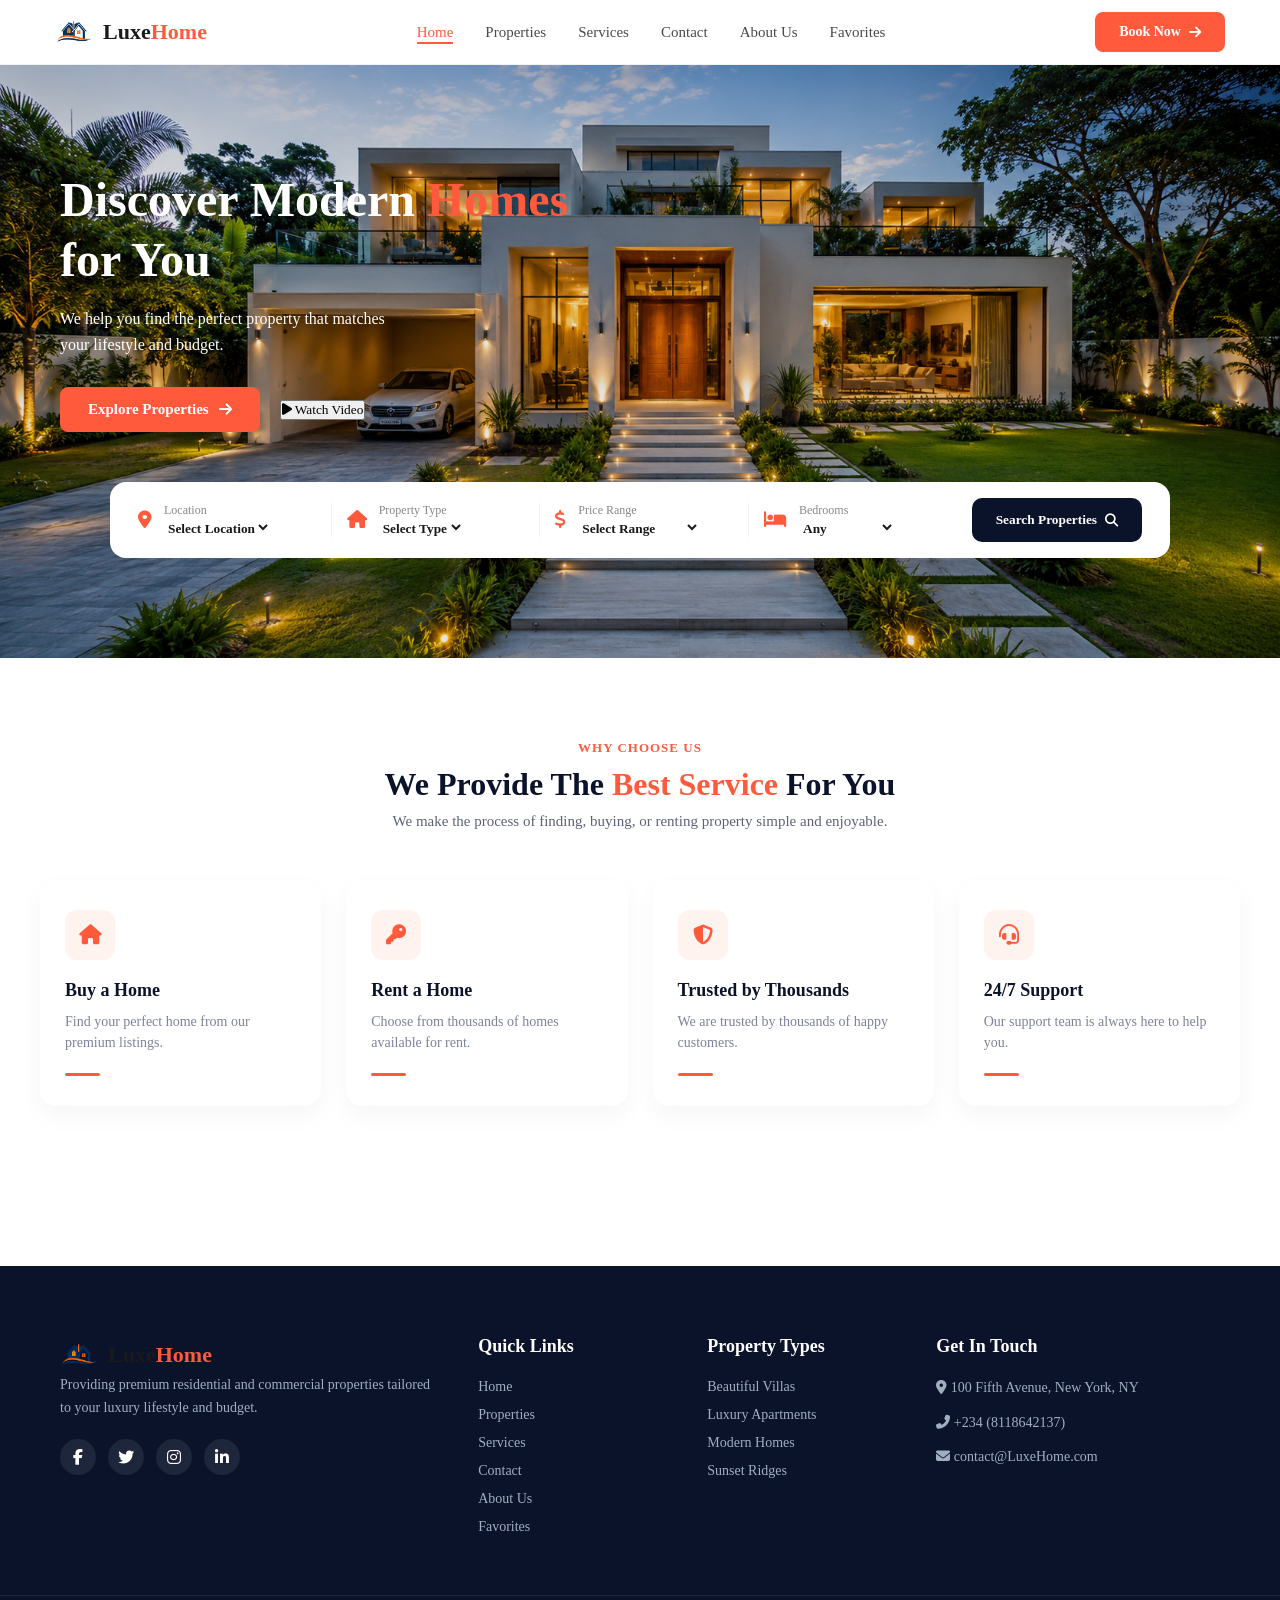
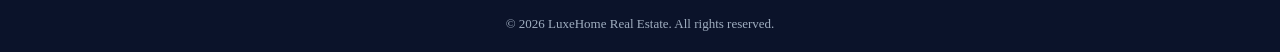
==== commit 27168e1a: "updated website pages and responsive design" ====
--- a/index.html
+++ b/index.html
@@ -16,6 +16,7 @@
     
 </head>
 <body>
+<!--  HEADER NAVBAR -->
 <header class="site-header">
   <div class="header-container">
     
@@ -29,29 +30,31 @@
     <nav class="navbar">
       <ul class="nav-menu">
         <li><a href="index.html" class="nav-link active">Home</a></li>
-<li><a href="properties.html" class="nav-link">Properties</a></li>
-<li><a href="services.html" class="nav-link">Services</a></li>
-<li><a href="contact.html" class="nav-link">Contact</a></li>
-<li><a href="about.html" class="nav-link">About Us</a></li>
-<li><a href="favorites.html" class="nav-link">Favorites</a></li>
+        <li><a href="properties.html" class="nav-link">Properties</a></li>
+        <li><a href="services.html" class="nav-link">Services</a></li>
+        <li><a href="contact.html" class="nav-link">Contact</a></li>
+        <li><a href="about.html" class="nav-link">About Us</a></li>
+        <li><a href="favorites.html" class="nav-link">Favorites</a></li>
+      </ul>
     </nav>
 
-    <!-- Header Action Button -->
+    <!-- Header Action Button  -->
     <div class="header-action">
       <a href="contact.html" class="btn-book">
         Book Now <i class="fas fa-arrow-right"></i>
       </a>
     </div>
 
-    <!-- Mobile Menu Button -->
-    <div class="hamburger">
+    <!-- Mobile Hamburger Button -->
+    <button type="button" class="hamburger" aria-label="Toggle Navigation Menu">
       <span class="bar"></span>
       <span class="bar"></span>
       <span class="bar"></span>
-    </div>
+    </button>
 
   </div>
 </header>
+
 <main>
     <!-- HERO SECTION -->
     <section class="hero-section">
--- a/css/responsive.css
+++ b/css/responsive.css
@@ -25,4 +25,496 @@
     grid-template-columns: 1fr !important; /* Stack cards vertically */
     gap: 20px;
   }
+}
+
+/* ==========================================================================
+   LUXEHOME COMPLETE MOBILE & TABLET RESPONSIVE STYLESHEET
+   ========================================================================== */
+
+/* 1. Global Safety Controls */
+html, body {
+  width: 100% !important;
+  max-width: 100vw !important;
+  overflow-x: hidden !important;
+  margin: 0;
+  padding: 0;
+  box-sizing: border-box;
+}
+
+*, *::before, *::after {
+  box-sizing: inherit;
+}
+
+img, video, iframe {
+  max-width: 100%;
+  height: auto;
+  display: block;
+}
+
+/* 2. Header & Navigation (Screen width <= 992px) */
+@media screen and (max-width: 992px) {
+  .header-container {
+    padding: 12px 20px;
+    display: flex;
+    justify-content: space-between;
+    align-items: center;
+  }
+
+  .header-action {
+    display: none; /* Hide header 'Book Now' button on mobile to save space */
+  }
+
+  .hamburger {
+    display: flex;
+    flex-direction: column;
+    gap: 5px;
+    cursor: pointer;
+    z-index: 1001;
+  }
+
+  .hamburger .bar {
+    width: 25px;
+    height: 3px;
+    background-color: #333;
+    transition: all 0.3s ease;
+  }
+
+  /* Slide-down mobile menu */
+  .navbar {
+    position: fixed;
+    top: 0;
+    right: -100%;
+    width: 80%;
+    max-width: 300px;
+    height: 100vh;
+    background-color: #ffffff;
+    box-shadow: -5px 0 15px rgba(0,0,0,0.1);
+    transition: right 0.3s ease-in-out;
+    z-index: 1000;
+    padding-top: 80px;
+  }
+
+  .navbar.active {
+    right: 0;
+  }
+
+  .nav-menu {
+    flex-direction: column;
+    align-items: flex-start;
+    padding: 0 25px;
+    gap: 20px;
+  }
+
+  .nav-link {
+    font-size: 1.1rem;
+    display: block;
+    width: 100%;
+  }
+}
+
+/* 3. Mobile Screens (Screen width <= 768px) */
+@media screen and (max-width: 768px) {
+
+  /* --- HERO SECTIONS --- */
+  .hero-section, .contact-hero, .properties-banner {
+    padding: 60px 15px 30px 15px;
+    text-align: center;
+    min-height: auto;
+  }
+
+  .hero-content h1, .contact-hero h1, .properties-banner h1 {
+    font-size: 1.8rem !important;
+    line-height: 1.3;
+  }
+
+  .hero-content p, .contact-hero p, .properties-banner p {
+    font-size: 0.95rem;
+  }
+
+  .hero-buttons {
+    flex-direction: column;
+    gap: 12px;
+    width: 100%;
+  }
+
+  .btn-primary, .btn-watch-video {
+    width: 100%;
+    justify-content: center;
+  }
+
+  /* --- FLOATING SEARCH BARS (Home & Properties) --- */
+  .hero-search-wrapper, .floating-search-container {
+    position: relative;
+    top: 0;
+    transform: none;
+    margin: 20px auto;
+    width: 95%;
+    padding: 15px;
+  }
+
+  .search-filter-bar {
+    display: flex;
+    flex-direction: column;
+    gap: 12px;
+    width: 100%;
+  }
+
+  .filter-box {
+    width: 100%;
+    flex-direction: row;
+  }
+
+  .filter-info {
+    width: 100%;
+  }
+
+  .filter-info select {
+    width: 100%;
+  }
+
+  .btn-search, .btn-search-properties {
+    width: 100%;
+    padding: 12px;
+  }
+
+  /* --- PROPERTIES PAGE (Sidebar & Grid Layout) --- */
+  .properties-main-section .properties-container {
+    display: flex;
+    flex-direction: column;
+    padding: 15px;
+    gap: 25px;
+  }
+
+  .filter-sidebar {
+    width: 100% !important;
+    position: static;
+    margin-bottom: 20px;
+  }
+
+  .grid-header {
+    flex-direction: column;
+    align-items: flex-start;
+    gap: 10px;
+  }
+
+  .properties-grid {
+    display: grid !important;
+    grid-template-columns: 1fr !important; /* Single column cards on phone */
+    gap: 20px;
+    padding: 0;
+  }
+
+  .property-card-link {
+    width: 100%;
+  }
+
+  .property-card {
+    width: 100%;
+  }
+
+  .card-specs {
+    flex-wrap: wrap;
+    gap: 8px;
+    font-size: 0.85rem;
+  }
+
+  /* --- CONTACT & ABOUT PAGES --- */
+  .contact-container, .about-container {
+    display: flex;
+    flex-direction: column;
+    gap: 30px;
+    padding: 15px;
+  }
+
+  .contact-info, .contact-form-wrapper, .about-text, .about-values {
+    width: 100% !important;
+  }
+
+  .about-stats {
+    display: grid;
+    grid-template-columns: repeat(2, 1fr);
+    gap: 15px;
+  }
+
+  /* --- SERVICES PAGE --- */
+  .services-grid {
+    grid-template-columns: 1fr !important;
+    gap: 20px;
+    padding: 15px;
+  }
+
+  .services-cta {
+    flex-direction: column;
+    text-align: center;
+    gap: 15px;
+    padding: 20px;
+  }
+
+  /* --- FOOTER SECTION --- */
+  .footer-container {
+    display: flex;
+    flex-direction: column;
+    gap: 30px;
+    padding: 30px 20px;
+  }
+
+  .footer-col {
+    width: 100%;
+  }
+
+  /* --- MODALS (Property Details & Video) --- */
+  .modal-content, .property-modal-content, .video-modal-content {
+    width: 92% !important;
+    max-height: 90vh;
+    overflow-y: auto;
+    padding: 15px;
+    margin: 5% auto;
+  }
+
+  .modal-grid-layout {
+    display: flex;
+    flex-direction: column;
+    gap: 20px;
+  }
+
+  .modal-thumbs {
+    display: grid;
+    grid-template-columns: repeat(4, 1fr);
+    gap: 5px;
+  }
+
+  .pagination-wrapper .pagination {
+    flex-wrap: wrap;
+    justify-content: center;
+    gap: 5px;
+  }
+}
+
+/* ==========================================================================
+   MOBILE MENU & HAMBURGER CLOSE BUTTON
+   ========================================================================== */
+
+/* Dark background overlay behind the open menu */
+.menu-overlay {
+  position: fixed;
+  top: 0;
+  left: 0;
+  width: 100vw;
+  height: 100vh;
+  background: rgba(0, 0, 0, 0.5);
+  backdrop-filter: blur(3px);
+  z-index: 999;
+  opacity: 0;
+  visibility: hidden;
+  transition: all 0.3s ease;
+}
+
+.menu-overlay.active {
+  opacity: 1;
+  visibility: visible;
+}
+
+/* Slide-out Navigation Drawer */
+@media screen and (max-width: 992px) {
+  .site-header {
+    position: relative;
+    z-index: 1002;
+  }
+
+  .navbar {
+    position: fixed;
+    top: 0;
+    right: -100%;
+    width: 280px;
+    height: 100vh;
+    height: 100dvh;
+    background-color: #ffffff;
+    box-shadow: -5px 0 25px rgba(0, 0, 0, 0.15);
+    transition: right 0.35s cubic-bezier(0.4, 0, 0.2, 1);
+    z-index: 1001;
+    padding: 60px 20px 30px 20px !important;
+    display: flex;
+    flex-direction: column;
+    overflow-y: auto !important;
+    -webkit-overflow-scrolling: touch;
+  }
+
+  .navbar.active {
+    right: 0;
+  }
+
+  .nav-menu {
+    display: flex;
+    flex-direction: column;
+    gap: 10px !important;
+    list-style: none;
+    padding: 0;
+    margin: 0;
+  }
+
+  .nav-link {
+    font-size: 1rem !important;
+    font-weight: 600;
+    color: #333;
+    padding: 8px 12px !important;
+    border-radius: 8px;
+    display: block;
+    transition: all 0.2s ease;
+  }
+
+  .nav-link:hover, .nav-link.active {
+    background-color: #f0f4f8;
+    color: #007bff;
+  }
+}
+  /* Hamburger Icon Styling & Active 'X' Animation */
+  .hamburger {
+    display: flex;
+    flex-direction: column;
+    justify-content: space-between;
+    width: 30px;
+    height: 21px;
+    cursor: pointer;
+    z-index: 1002;
+    background: transparent;
+    border: none;
+    padding: 0;
+  }
+
+  .hamburger .bar {
+    width: 100%;
+    height: 3px;
+    background-color: #222;
+    border-radius: 3px;
+    transition: all 0.3s ease-in-out;
+  }
+
+  /* Turn 3 bars into an 'X' when menu is open */
+  .hamburger.active .bar:nth-child(1) {
+    transform: translateY(9px) rotate(45deg);
+  }
+
+  .hamburger.active .bar:nth-child(2) {
+    opacity: 0;
+  }
+
+  .hamburger.active .bar:nth-child(3) {
+    transform: translateY(-9px) rotate(-45deg);
+  }
+}
+
+/* ==========================================================================
+    HEADER & TEXT OVERFLOW ON MOBILE
+   ========================================================================== */
+
+/* Prevent horizontal overflow on mobile viewports */
+html, body {
+  width: 100% !important;
+  max-width: 100vw !important;
+  overflow-x: hidden !important;
+}
+
+/* Header layout fixes */
+.site-header {
+  width: 100%;
+  background: #ffffff;
+  position: relative;
+  z-index: 1000;
+}
+
+.header-container {
+  display: flex !important;
+  justify-content: space-between !important;
+  align-items: center !important;
+  width: 100% !important;
+  padding: 12px 15px !important;
+  box-sizing: border-box !important;
+}
+
+/* Mobile typography scale */
+@media screen and (max-width: 768px) {
+  .header-action {
+    display: none !important; /* Hide desktop Book Now button on phone */
+  }
+
+  .hamburger {
+    display: flex !important;
+    flex-direction: column !important;
+    justify-content: space-between !important;
+    width: 28px !important;
+    height: 20px !important;
+    background: transparent !important;
+    border: none !important;
+    cursor: pointer !important;
+    padding: 0 !important;
+    z-index: 1002 !important;
+  }
+
+  .hamburger .bar {
+    width: 100% !important;
+    height: 3px !important;
+    background-color: #222 !important;
+    border-radius: 2px !important;
+    transition: all 0.3s ease !important;
+  }
+
+  /* Shrink large headlines on phone screens so they don't get cut off */
+  h1, h2, .section-header h2 {
+    font-size: 1.6rem !important;
+    line-height: 1.25 !important;
+    word-break: break-word !important;
+  }
+
+  .section-header {
+    padding: 0 15px !important;
+  }
+}
+
+/* ==========================================================================
+   FIX FLOATING SEARCH BAR ON PROPERTIES PAGE FOR MOBILE
+   ========================================================================== */
+@media screen and (max-width: 768px) {
+  
+  /* Reset hero/banner container */
+  .properties-banner {
+    position: relative !important;
+    padding-bottom: 20px !important;
+    overflow: hidden !important;
+  }
+
+  /* Reset search container positioning */
+  .floating-search-container {
+    position: relative !important;
+    top: 0 !important;
+    bottom: 0 !important;
+    left: 0 !important;
+    right: 0 !important;
+    transform: none !important;
+    margin: 20px auto 0 auto !important;
+    width: 92% !important;
+    max-width: 100% !important;
+    box-sizing: border-box !important;
+  }
+
+  /* Force inner form elements to stack cleanly */
+  .floating-search-container .search-filter-bar {
+    display: flex !important;
+    flex-direction: column !important;
+    width: 100% !important;
+    padding: 15px !important;
+    box-sizing: border-box !important;
+    gap: 12px !important;
+  }
+
+  .floating-search-container .filter-box {
+    width: 100% !important;
+    box-sizing: border-box !important;
+  }
+
+  .floating-search-container select,
+  .floating-search-container input,
+  .floating-search-container button {
+    width: 100% !important;
+    box-sizing: border-box !important;
+  }
 }
